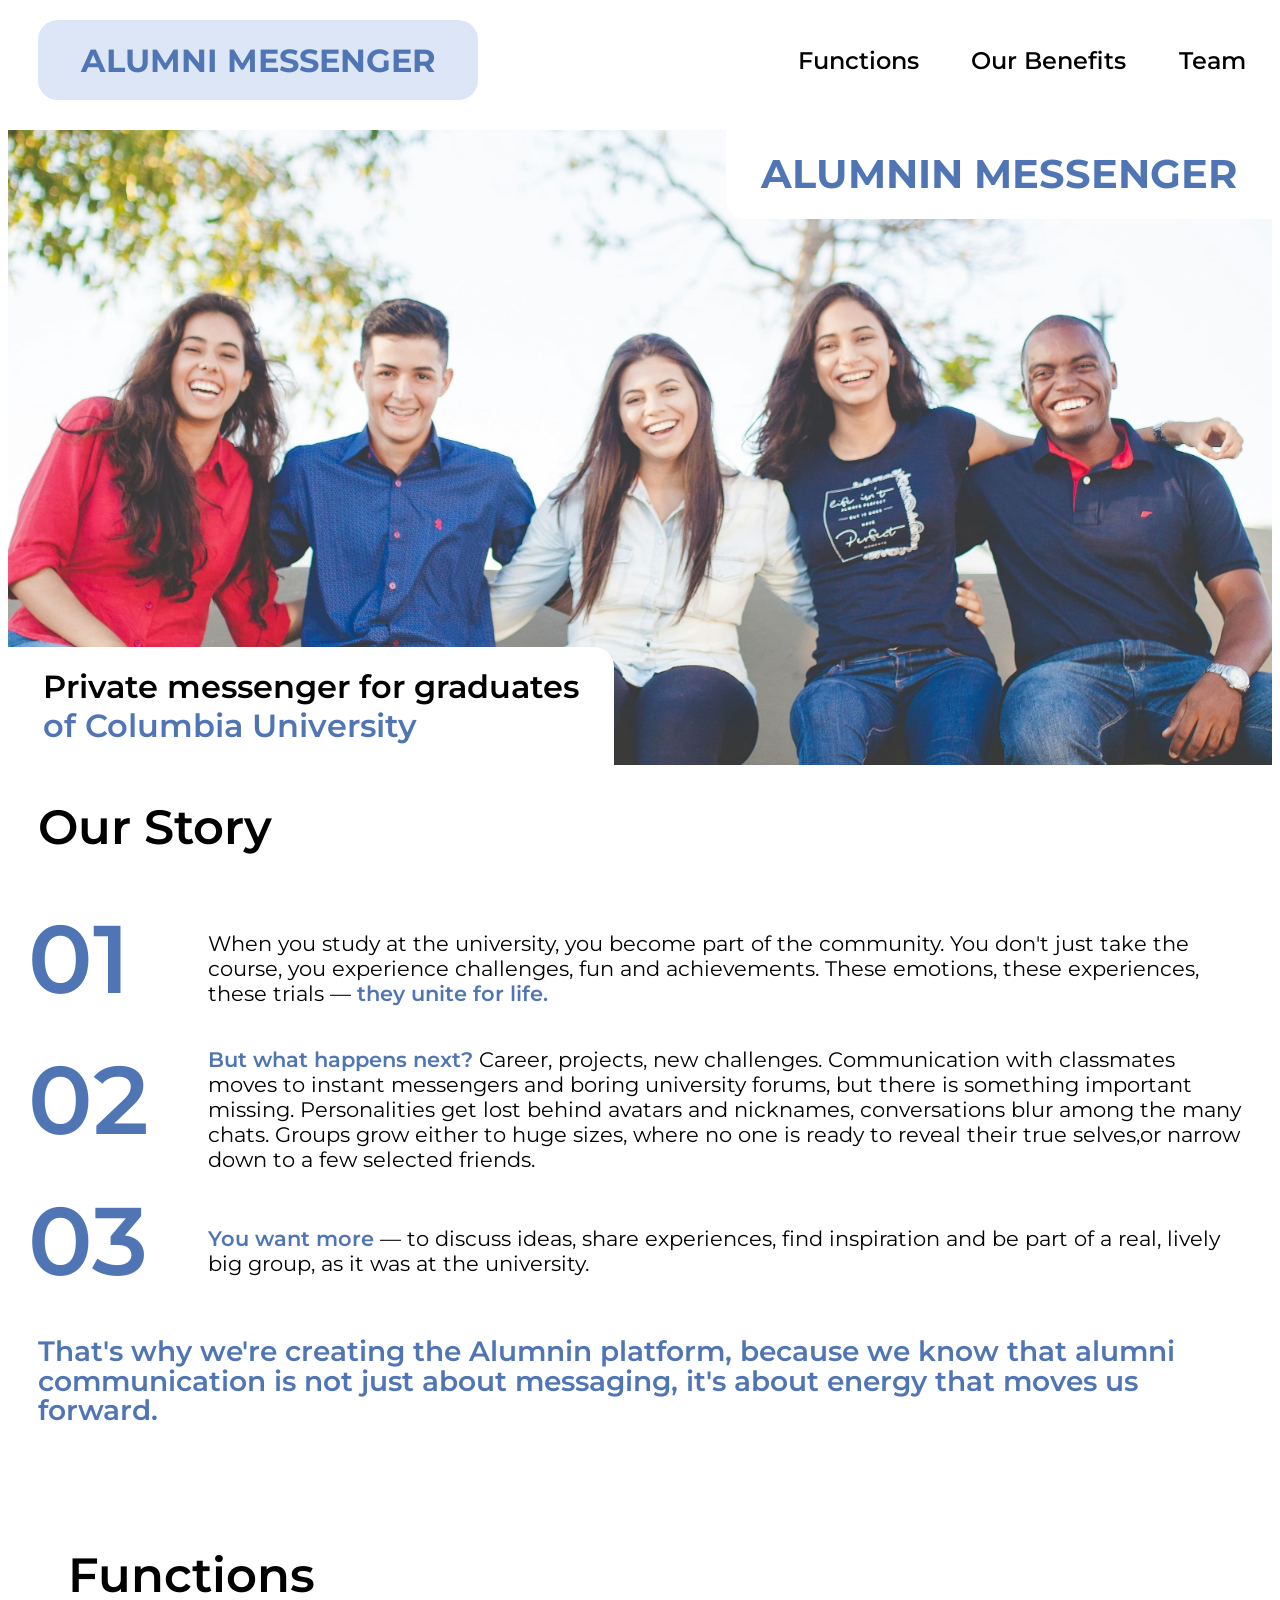
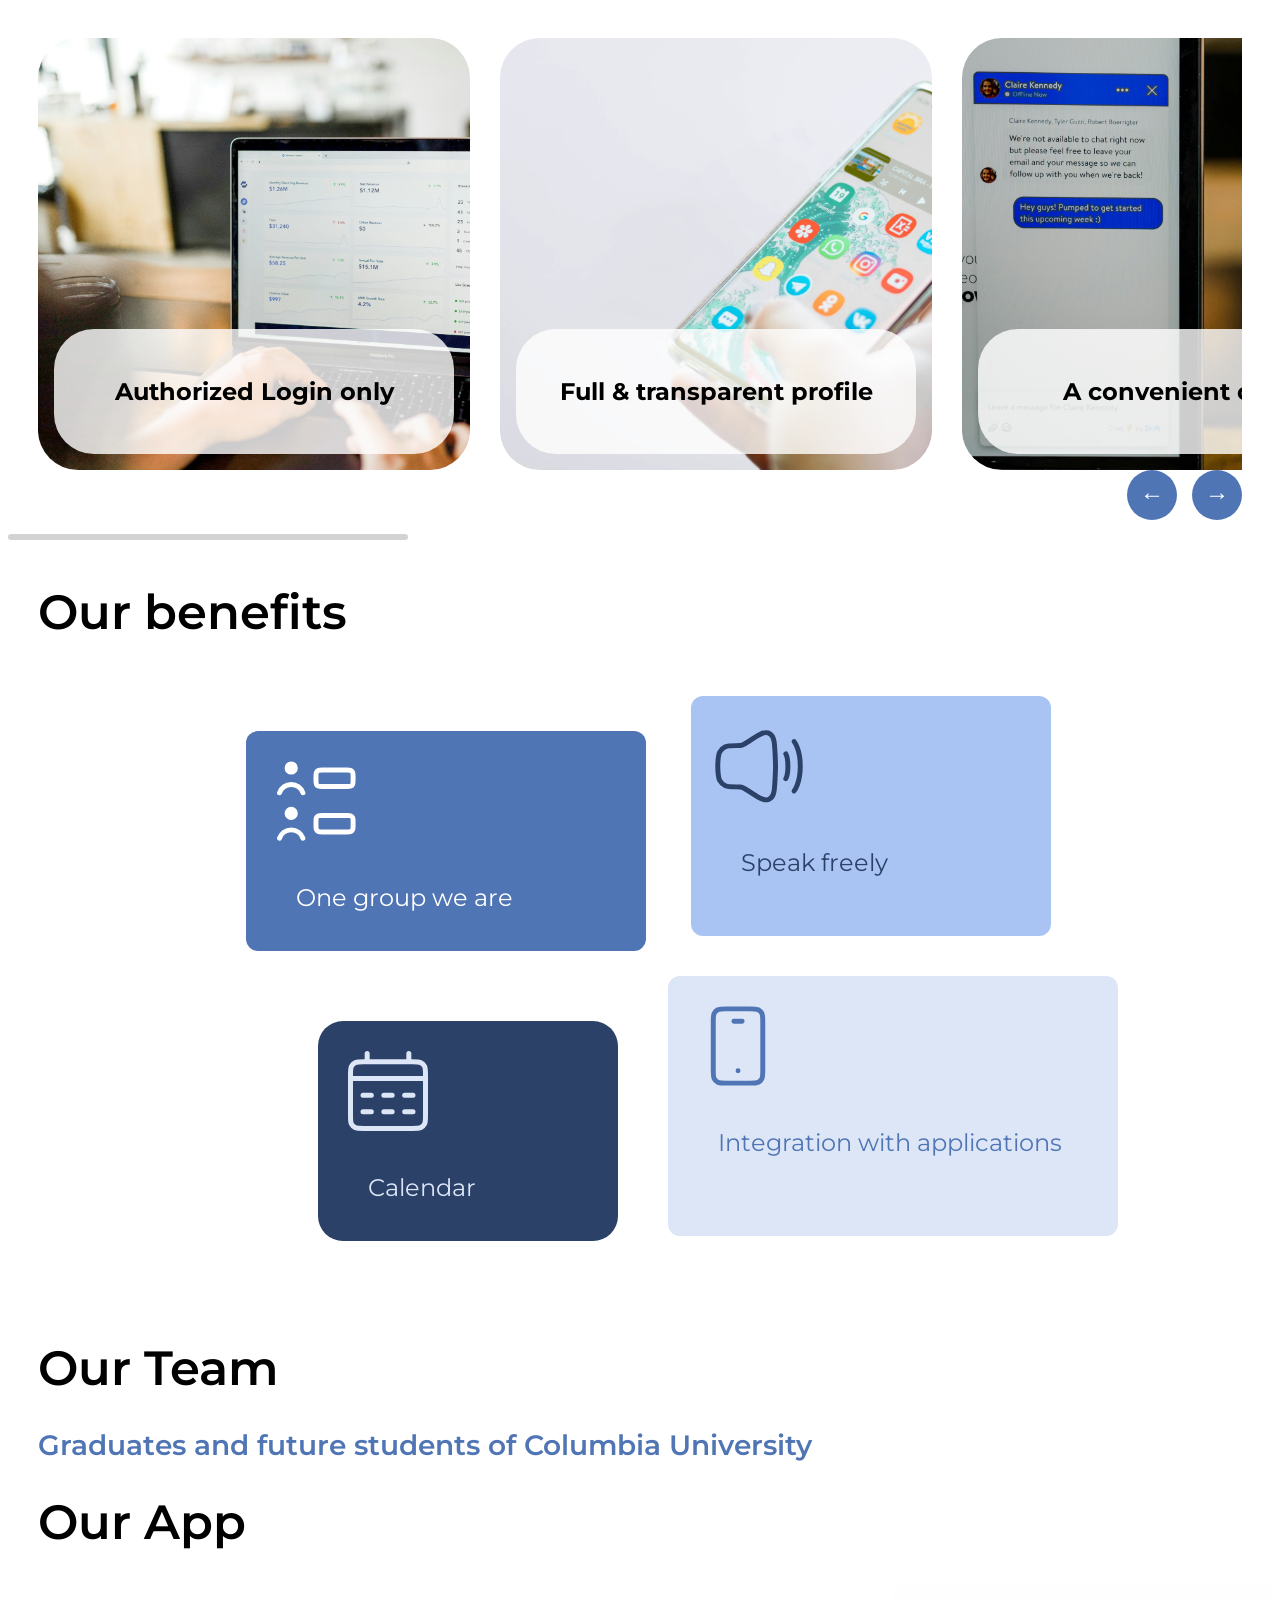
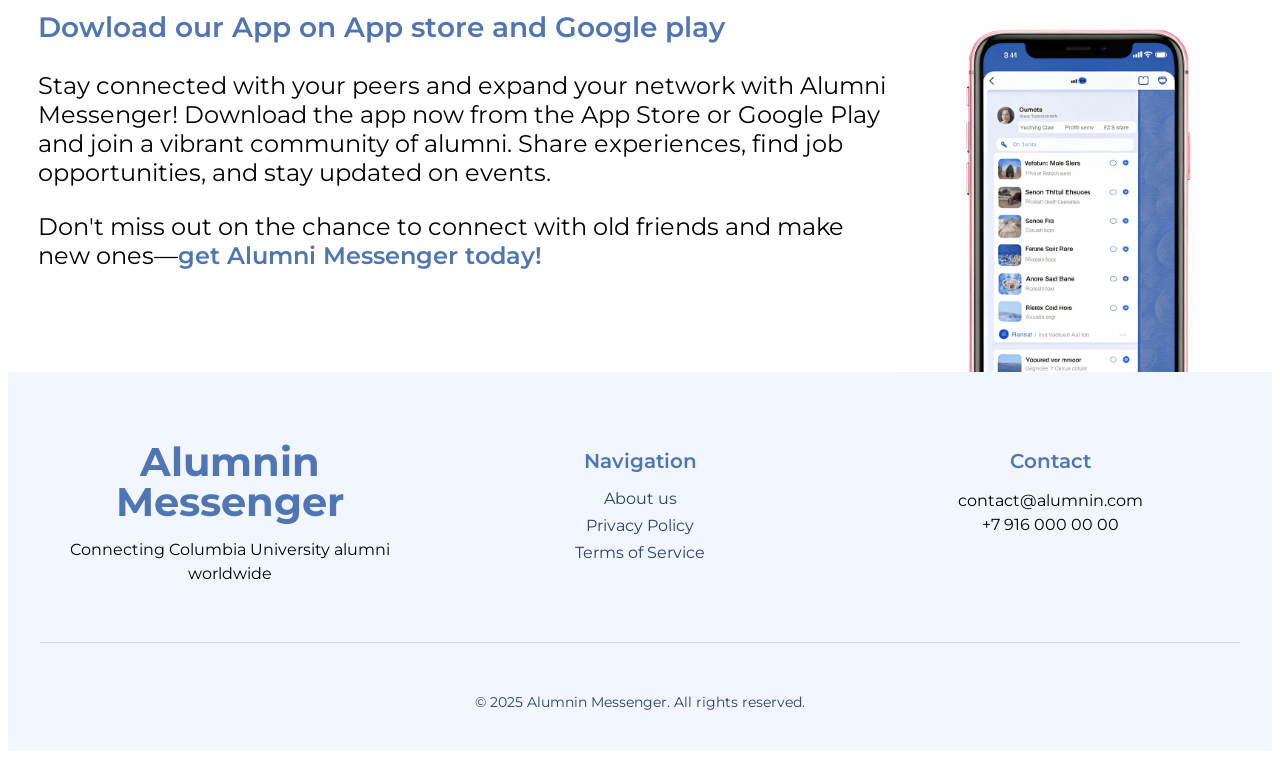
==== public/index.html @ ba55fe00 "Add files via upload" ====
<!DOCTYPE html>
<html lang="en">

<head>
    <meta charset="UTF-8">
    <meta name="viewport" content="width=device-width, initial-scale=1.0">
    <link rel="stylesheet" href="index.css">
    <link rel="stylesheet" href="adaptives.css">
    <title>Alumnin</title>
</head>

<body>
    <header>

        <div id="name">ALUMNI MESSENGER</div>
        <div id="nav">
            <div data-section="functions">Functions</div>
            <div data-section="benefits">Our Benefits</div>
            <div data-section="team">Team</div>
        </div>
        <div id="contactButton">Contact us</div>

    </header>
    <main>

        <div id="greeting">
            <div class="corner-box top-left">
                ALUMNIN MESSENGER
            </div>
            <div class="corner-box bottom-right">
                <div class="bottom-text">Private messenger for graduates<br><span class="focus">of Columbia University</span></div>
                <div class="contact-button">Contact us</div>
            </div>
        </div>

        <div id="story">
            <p class="title">Our Story</p>
            <div class="storyElement">
                <div class="storyNumber">01</div>
                <div class="storyDesc">When you study at the university, you become part of the community. You don't just take the course, you experience challenges, fun and achievements. These emotions, these experiences, these trials — <span class="focus">they unite for life.</span> </div>
            </div>
            <div class="storyElement">
                <div class="storyNumber">02</div>
                <div class="storyDesc"><span class="focus">But what happens next?</span> Career, projects, new challenges. Communication with classmates moves to instant messengers and boring university forums, but there is something important missing. Personalities get lost
                    behind avatars and nicknames, conversations blur among the many chats. Groups grow either to huge sizes, where no one is ready to reveal their true selves,or narrow down to a few selected friends.  </div>
            </div>
            <div class="storyElement">
                <div class="storyNumber">03</div>
                <div class="storyDesc"><span class="focus">You want more</span> — to discuss ideas, share experiences, find inspiration and be part of a real, lively big group, as it was at the university. </div>
            </div>
            <p class='blue'>That's why we're creating the Alumnin platform, because we know that alumni communication is not just about messaging, it's about energy that moves us forward.</p>
        </div>
        <div id="functions">
            <p class="title">Functions</p>
            <div class="slider-container">
                <div class="slider">
                    <div class="slide img1">

                        <div class="expansionPanel">
                            <h3>Authorized Login only</h3>
                            <p>
                                Even if you download the app, access to specific alumni groups and communities can only be authorized by the presidents of the respective clubs and trusted community members. You may have to show your diploma if no one remembered you in class, or come
                                to a face-to-face event.
                            </p>
                            <!-- <button class="more-btn">More <span class="arrow">→</span></button> -->
                        </div>

                    </div>
                    <div class="slide img2">

                        <div class="expansionPanel">
                            <h3>Full & transparent profile</h3>
                            <p>
                                We have no secrets in the group. Unlike all anonymous messengers, after an authorized login to the group, each participant sees information about other participants, like a resume, only cooler. Even if he doesn't know them personally. This will help you
                                find common topics faster and build more meaningful communication.
                            </p>
                            <!-- <button class="more-btn">More <span class="arrow">→</span></button> -->
                        </div>
                    </div>
                    <div class="slide img3">

                        <div class="expansionPanel">
                            <h3>A convenient chat</h3>
                            <p>
                                A convenient chat is everything you need to communicate. Intuitive chat where you can send messages, photos, documents, contacts and more. Everything is thought out here to make it convenient for you to share ideas, experiences and inspiration.
                            </p>
                            <!-- <button class="more-btn">More <span class="arrow">→</span></button> -->
                        </div>
                    </div>
                    <div class="slide img4">

                        <div class="expansionPanel">
                            <h3>Interest groups – Communities
                            </h3>
                            <p>
                                Communicate in the core group of graduates or create thematic groups to share knowledge, discuss ideas, or just chat with like-minded people. Create unique communities that are right for you.
                            </p>
                            <!-- <button class="more-btn">More <span class="arrow">→</span></button> -->
                        </div>
                    </div>


                </div>

                <div class="scroll-indicator">
                    <div class="scroll-progress"></div>
                </div>

                <div class="slider-nav">
                    <button class="nav-arrow prev">←</button>
                    <button class="nav-arrow next">→</button>
                </div>

            </div>
        </div>
        <div id="benefits">
            <p class="title">Our benefits</p>
            <div class="superblock">
                <div id="benefitsBlock">
                    <div class="benefit benefit1">
                        <img src="./img/icon1.svg">
                        <p>One group we are</p>
                        <p class="description">
                            With end-to-end encryption, your personal messages are secured. Only you and the persons you're talking to can read or listen to them, and nobody in between, not even us.

                        </p>
                    </div>
                    <div class="benefit benefit2">
                        <img src="./img/icon2.svg">
                        <p>Speak freely</p>
                        <p class="description">
                            Talk and share in groups. Groups managed by alumni presidents & trusted community members to ensure interesting conversations, news, projects, and also mitigation of conflicts and obstructive behaviors to make it safe place to share.

                        </p>
                    </div>
                    <div class="benefit benefit3">
                        <img src="./img/icon3.svg">
                        <p>Calendar</p>
                        <p class="description">
                            Organize meetings and events for your community, as well as participate in global university events: choose a date, time, and location. All the members of the group will see it in the calendar and will be able to join in to make your communication even
                            more lively and intense.


                        </p>
                    </div>
                    <div class="benefit benefit4">
                        <img src="./img/icon4.svg">
                        <p>Integration with applications</p>
                        <p class="description">
                            Share information from different applications, no restrictions, save your favorite articles and documents, maintain your library and share knowledge.


                        </p>
                    </div>
                </div>
            </div>




        </div>
        <div id="team">
            <p class="title">Our Team</p>
            <p class='blue'>Graduates and future students of Columbia University</p>
        </div>
        <div id='app'>
            <p class="title">Our App</p>
            <div id='appBlock'>
                <div id="'appDesc">
                    <p class='blue'>Dowload our App on App store and Google play</p>
                    <p>Stay connected with your peers and expand your network with Alumni Messenger! Download the app now from the App Store or Google Play and join a vibrant community of alumni. Share experiences, find job opportunities, and stay updated
                        on events.
                    </p>
                    <p>Don't miss out on the chance to connect with old friends and make new ones—<span class='focus'>get Alumni Messenger today!</span></p>
                </div>
                <img src="img/app.png" alt="app" id="appImg">

            </div>
        </div>
        <div id="form">
            <p id="titleForm">Contact us</p>
            <div id="formFlexBox">
                <div class="form-container">
                    <form class="contact-form">
                        <input type="text" class="form-input" placeholder="Name">
                        <input type="email" class="form-input" placeholder="Email">
                        <input id="commentInput" type="text" class="form-input" placeholder="Comment">
                        <button type="submit" class="submit-btn">CONTACT US</button>
                    </form>
                </div>
                <div id="formImage">

                </div>
            </div>

        </div>
    </main>
    <footer>
        <div class="footer-content">
            <div class="footer-section">
                <h4>Alumnin Messenger</h4>
                <p>Connecting Columbia University alumni worldwide</p>
            </div>

            <div class="footer-section">
                <h4>Navigation</h4>
                <ul>
                    <li><a href="#">About us</a></li>
                    <li><a href="#">Privacy Policy</a></li>
                    <li><a href="#">Terms of Service</a></li>
                </ul>
            </div>

            <div class="footer-section">
                <h4>Contact</h4>
                <p>contact@alumnin.com<br>+7 916 000 00 00</p>
            </div>


        </div>
        <div class="copyright">
            © 2025 Alumnin Messenger. All rights reserved.
        </div>
    </footer>
    <div class="mobile-menu">
        <div class="burger">☰</div>
        <div class="mobile-nav">
            <div data-section="functions">Functions</div>
            <div data-section="benefits">Our Benefits</div>
            <div data-section="team">Team</div>
        </div>
    </div>
    <script src="index.js"></script>
</body>

</html>
---- public/index.css ----
/* @font-face {
    font-family: "Montserrat";
    src: local("Montserrat"),
} */
    
    @import url('https://fonts.googleapis.com/css2?family=Montserrat:ital,wght@0,100..900;1,100..900&display=swap');
    #form {
        display: none;
    }
    
    header {
        margin-top: 20px;
        height: 80px;
        display: flex;
        flex-direction: row;
        justify-content: space-between;
        align-items: center;
    }
    
    p {
        font-family: "Montserrat";
        font-weight: 400;
        font-size: 24px;
        line-height: 29.26px;
        margin-left: 30px
    }
    
    #name {
        display: flex;
        justify-content: center;
        align-items: center;
        padding-right: 20px;
        padding-left: 20px;
        margin-left: 30px;
        align-self: stretch;
        width: 400px;
        background-color: #DCE6F7;
        color: #5075B5;
        font-family: "Montserrat";
        font-size: 32px;
        font-weight: 700;
        border-radius: 20px;
    }
    
    #nav {
        width: 500px;
        display: flex;
        flex-direction: row;
        justify-content: space-around;
        align-items: center;
    }
    
    #nav div {
        font-family: "Montserrat";
        font-size: 24px;
        font-weight: 550;
    }
    
    #contactButton {
        display: none !important;
        display: flex;
        justify-content: center;
        align-items: center;
        background-color: #5075B5;
        color: #DCE3F0;
        padding-right: 20px;
        padding-left: 20px;
        align-self: stretch;
        width: 150px;
        border-radius: 35px;
        font-family: "Montserrat";
        font-size: 24px;
        font-weight: 550;
        margin-right: 30px;
    }
    
    #story {
        display: flex;
        flex-direction: column;
        justify-content: flex-start;
        align-items: flex-start;
    }
    
    .title {
        font-family: "Montserrat";
        font-size: 48px;
        font-weight: 600;
        margin-left: 30px;
    }
    
    .storyElement {
        display: flex;
        flex-direction: row;
        align-items: center;
        margin-left: 10px;
    }
    
    .storyNumber {
        padding: 10px;
        font-family: "Montserrat";
        font-size: 96px;
        font-weight: 600;
        color: #5075B5;
        display: flex;
        justify-content: flex-start;
        align-items: center;
        min-width: 140px;
    }
    
    .storyDesc {
        flex-grow: 1;
        font-family: "Montserrat";
        font-size: 21px;
        font-weight: 400;
        margin-left: 30px;
        margin-right: 30px;
        margin-top: 20px;
    }
    
    .focus {
        font-weight: 600;
        color: #5075B5;
    }
    
    .blue {
        font-weight: 600;
        font-family: "Montserrat";
        font-size: 28px;
        color: #5075B5;
        margin-right: 30px;
        margin-left: 30px;
    }
    
    #greeting {
        margin-top: 30px;
        height: 635px;
        background-image: url("./img/main.jpeg");
        background-size: cover;
        background-repeat: no-repeat;
        background-position: center;
    }
    
    #greeting {
        position: relative;
        /* Для абсолютного позиционирования дочерних элементов */
    }
    
    .corner-box {
        position: absolute;
        background: white;
        border-radius: 20px;
        padding: 15px 25px;
        font-family: "Montserrat";
        display: flex;
        align-items: center;
    }
    
    .top-left {
        top: 0;
        right: 0;
        /* Перемещаем в правый верхний угол */
        left: auto;
        /* Отключаем левое позиционирование */
        font-size: 24px;
        font-weight: 600;
        color: #5075B5;
        border-radius: 0 0 0 20px;
        /* Закругляем только левый нижний угол */
        font-family: "Montserrat";
        font-weight: 700;
        font-size: 40px;
        line-height: 48.76px;
        letter-spacing: 0%;
    }
    
    .bottom-right {
        bottom: 0;
        left: 0;
        /* Перемещаем в левый нижний угол */
        right: auto;
        /* Отключаем правое позиционирование */
        flex-direction: column;
        gap: 15px;
        align-items: flex-start;
        border-radius: 0 20px 0 0;
        /* Закругляем только правый верхний угол */
    }
    
    .bottom-text {
        font-family: "Montserrat";
        font-weight: 600;
        font-size: 32px;
        line-height: 39.01px;
        letter-spacing: 0%;
    }
    
    .contact-button {
        display: none;
        background: #5075B5;
        color: white;
        padding: 12px 35px;
        border-radius: 30px;
        font-weight: 600;
        font-size: 16px;
        align-self: stretch;
        /* width: 547; */
        height: 64;
        gap: 20px;
        text-align: center;
        font-family: "Montserrat";
        font-weight: 600;
        font-size: 20px;
        line-height: 24.38px;
        letter-spacing: 0%;
    }
    
    .corner-box {
        padding: 20px 35px;
        /* Увеличиваем внутренние отступы */
        /* box-shadow: 0 0 15px rgba(0, 0, 0, 0.1); */
        /* Добавляем тень для лучшей видимости */
    }
    
    #functions {
        position: relative;
        padding: 60px 30px;
    }
    
    .slider {
        display: flex;
        gap: 30px;
        /* scroll-snap-type: x mandatory; */
        overflow-x: auto;
        padding-bottom: 20px;
        scroll-behavior: smooth;
    }
    
    .slide {
        background-size: cover;
        min-width: 400px;
        height: 400px;
        border-radius: 40px;
        padding: 16px;
        display: flex;
        flex-direction: column;
        justify-content: flex-end;
    }
    
    .img1 {
        background-image: url('./img/function1.jpeg');
    }
    
    .img2 {
        background-image: url('./img/function2.jpeg');
    }
    
    .img3 {
        background-image: url('/img/function3.jpeg');
    }
    
    .img4 {
        background-image: url('./img/function4.jpeg');
    }
    
    .slider-nav {
        position: absolute;
        bottom: 30px;
        right: 30px;
        display: flex;
        gap: 15px;
    }
    
    .expansionPanel {
        /* width: 368px;
    height: 141px; */
        gap: 32px;
        border-radius: 40px;
        padding: 24px;
        background-color: rgba(255, 255, 255, 0.8);
        text-align: center;
    }
    
    .opened {
        height: 353px;
    }
    
    .expansionPanel h3 {
        font-family: "Montserrat";
        font-weight: 700;
        font-size: 24px;
        line-height: 29.26px;
        letter-spacing: 0%;
    }
    
    .expansionPanel p {
        display: none;
        font-family: "Montserrat";
        font-weight: 500;
        font-size: 16px;
        line-height: 19.5px;
        letter-spacing: 0%;
        margin-left: 0px;
        text-align: left;
    }
    
    .expansionPanel p.shown {
        display: block;
    }
    
    .nav-arrow {
        background: #5075B5;
        border: none;
        color: white;
        width: 50px;
        height: 50px;
        border-radius: 50%;
        font-size: 24px;
        cursor: pointer;
        transition: transform 0.3s ease;
    }
    
    .nav-arrow:hover {
        transform: scale(1.1);
    }
    
    .scroll-indicator {
        width: 400px;
        /* Фиксированная ширина */
        height: 6px;
        background-color: #D3D3D3;
        border-radius: 3px;
        position: absolute;
        bottom: 10px;
        left: 0;
        /* Прижимаем к левому краю */
        overflow: hidden;
    }
    
    .scroll-progress {
        height: 100%;
        width: 0%;
        background-color: #5075B5;
        border-radius: 3px;
        transition: width 0.3s ease;
    }
    
    #appBlock {
        display: flex;
        flex-direction: row;
        justify-content: space-between;
    }
    
    #appImg {
        white-space: nowrap;
        width: 379px;
        height: 387px;
    }
    
    .superblock {
        display: flex;
        align-items: center;
        justify-content: center;
        width: 100vw;
    }
    
    #benefitsBlock {
        display: flex;
        flex-wrap: wrap;
        gap: 30px;
        width: 1000px;
        justify-content: center;
        align-items: center;
    }
    
    .benefit {
        background-color: #5075B5;
        color: white;
        border-radius: 12px;
        width: 400px;
        padding: 20px;
        box-sizing: border-box;
        position: relative;
        font-family: "Montserrat";
        font-weight: 500;
        font-size: 32px;
        line-height: 39.01px;
        letter-spacing: 0%;
    }
    
    .benefit img {
        width: 100px;
        height: 100px;
    }
    
    .benefit1 {
        background: rgba(80, 117, 181, 1);
        color: rgba(255, 255, 255, 1);
    }
    
    .benefit2 {
        background: rgba(169, 196, 243, 1);
        color: rgba(43, 65, 104, 1);
    }
    
    .benefit3 {
        background: rgba(43, 65, 104, 1);
        color: rgba(220, 230, 247, 1);
    }
    
    .benefit4 {
        background: rgba(220, 230, 247, 1);
        color: rgba(80, 117, 181, 1);
    }
    /* .benefit h3 {
    margin: 0 0 10px;
    font-size: 20px;
    font-weight: 700;
}

.benefit p {
    font-size: 14px;
} */
    /* В раздел benefits добавить */
    /* Модифицируем существующие стили benefits */
    
    #benefitsBlock {
        position: relative;
        height: 550px;
        width: 1000px;
        /* Фиксированная высота контейнера */
        margin: 40px 0;
    }
    
    .description {
        display: none
    }
    
    .benefit1 {
        width: 400px;
        height: 220px
    }
    /* Benefit 2 - уже и выше + смещение вверх */
    
    .benefit2 {
        width: 360px;
        height: 240px;
        transform: translateY(-25px);
        margin-left: 15px;
    }
    /* Benefit 3 - квадрат + смещение вправо */
    
    .benefit3 {
        width: 300px;
        height: 220px;
        transform: translateX(60px);
        border-radius: 25px !important;
    }
    /* Benefit 4 - крупнее + смещение вверх-вправо */
    
    .benefit4 {
        width: 450px;
        height: 260px;
        transform: translate(80px, -25px);
        z-index: 2;
    }
    
    .benefit.active {
        transform: scale(1.5);
        z-index: 100;
        min-width: 400px;
    }
    
    .benefit.active img {
        display: none
    }
    
    .benefit.active p.description {
        display: block;
    }
    
    p.description {
        font-family: "Montserrat";
        font-weight: 500;
        font-size: 12px;
        line-height: 100%;
        letter-spacing: 0%;
    }
    /* Footer Styles */
    
    footer {
        background: rgba(241, 246, 255, 1);
        padding: 50px 30px 20px;
        /* margin-top: 80px; */
        font-family: "Montserrat";
    }
    
    .footer-content {
        max-width: 1200px;
        margin: 0 auto;
        display: grid;
        grid-template-columns: repeat(auto-fit, minmax(250px, 1fr));
        gap: 30px;
        padding-bottom: 40px;
        border-bottom: 1px solid #d3d3d3;
    }
    
    .footer-section {
        text-align: center;
    }
    
    .footer-section h4 {
        color: #5075B5;
        font-weight: 600;
        font-size: 20px;
        margin-bottom: 15px;
    }
    
    .footer-section p {
        font-size: 16px;
        line-height: 1.5;
        margin-left: 0;
    }
    
    .footer-section ul {
        list-style: none;
        padding: 0;
    }
    
    .footer-section ul li {
        margin-bottom: 8px;
    }
    
    .footer-section a {
        color: #2B4168;
        text-decoration: none;
        transition: color 0.3s ease;
    }
    
    .footer-section a:hover {
        color: #5075B5;
    }
    
    .copyright {
        text-align: center;
        padding: 20px 0;
        color: #2B4168;
        font-size: 14px;
        margin-top: 30px;
    }
    
    .footer-content :first-child h4 {
        font-family: "Montserrat";
        font-weight: 700;
        font-size: 40px;
        line-height: 100%;
        margin-top: 20px;
    }
    
    #form {
        margin-top: 20px;
        background-color: #2B4168;
        height: 613px;
        /* width: 100vw; */
        border-top-left-radius: 60px;
        border-top-right-radius: 60px;
        padding: 20px;
    }
    
    #titleForm {
        font-family: "Montserrat";
        font-weight: 600;
        font-size: 36px;
        line-height: 100%;
        letter-spacing: 0%;
        color: rgba(255, 255, 255, 1);
        margin-left: 50px;
        /* margin-top: 20px; */
    }
    
    .form-container {
        width: 597px;
        height: 409px;
        padding: 40px;
        box-sizing: border-box;
    }
    
    #formFlexBox {
        display: flex;
        flex-direction: row;
        justify-content: space-between;
    }
    
    .contact-form {
        display: flex;
        flex-direction: column;
        height: 100%;
        gap: 25px;
    }
    
    .form-input {
        height: 70px;
        width: 100%;
        padding: 15px 20px;
        border: 1px solid rgba(216, 216, 216, 1);
        border-radius: 40px;
        background: transparent;
        font-size: 16px;
        box-sizing: border-box;
    }
    
    .form-input:focus {
        outline: none;
        border-color: white;
    }
    
    .submit-btn {
        background-color: rgba(220, 230, 247, 1);
        border: none;
        border-radius: 100px;
        padding: 15px;
        font-size: 16px;
        cursor: pointer;
        margin-top: auto;
        transition: background-color 0.3s;
    }
    
    .submit-btn:hover {
        background-color: rgba(200, 215, 240, 1);
    }
    
    #commentInput {
        height: 100px
    }
    
    #formImage {
        background-image: url('./img/form.png');
        background-size: cover;
        background-repeat: no-repeat;
        background-position: center;
        width: 678px;
        height: 403px;
        border-radius: 40px;
    }
    /* Адаптивность */
    /* Адаптив для планшетов и небольших экранов */
    /* 
@media all and (max-width: 1200px) {
    header {
        height: auto;
        padding: 15px 0;
        flex-wrap: wrap;
    }
    #nav {
        width: 60%;
        order: 3;
        margin: 15px auto;
    }
    #contactButton {
        margin: 15px 30px 0 auto;
    }
    .title {
        font-size: 36px !important;
    }
    #greeting {
        height: 500px;
    }
    .slide {
        min-width: 300px;
        height: 300px;
    }
    .benefit {
        font-size: 24px;
        line-height: 1.3;
    }
    .benefit4 {
        width: 380px;
        transform: translate(40px, -25px);
    }
    .footer-content {
        grid-template-columns: repeat(2, 1fr);
    }
}

@media all and (max-width: 992px) {
    #name {
        font-size: 24px;
        margin-left: 15px;
    }
    #nav div,
    #contactButton,
    p {
        font-size: 18px;
    }
    .storyNumber {
        font-size: 64px;
        min-width: 100px;
    }
    .storyDesc {
        font-size: 18px;
    }
    .blue {
        font-size: 22px;
    }
    #appBlock {
        flex-direction: column;
        align-items: center;
        gap: 30px;
    }
    #benefitsBlock {
        width: 90%;
        height: auto;
        flex-direction: column;
    }
    .benefit2,
    .benefit3,
    .benefit4 {
        transform: none !important;
        width: 100% !important;
        margin-left: 0 !important;
    }
    .slider {
        gap: 20px;
    }
    .footer-section h4 {
        font-size: 24px !important;
    }
}

@media all and (max-width: 768px) {
    header {
        justify-content: center;
    }
    #nav {
        width: 80%;
        justify-content: space-between;
        gap: 15px;
    }
    .corner-box {
        padding: 15px 20px !important;
    }
    .top-left {
        font-size: 28px !important;
    }
    .bottom-text {
        font-size: 24px !important;
    }
    .expansionPanel h3 {
        font-size: 18px !important;
    }
    .footer-content {
        grid-template-columns: 1fr;
    }
} */
    
    .mobile-menu {
        display: none;
        position: fixed;
        top: 15px;
        right: 15px;
        z-index: 1000;
    }
    
    .burger {
        font-size: 32px;
        cursor: pointer;
        color: #5075B5;
        background: white;
        padding: 5px 15px;
        border-radius: 5px;
    }
    
    .mobile-nav {
        display: none;
        position: absolute;
        right: 0;
        top: 100%;
        background: white;
        padding: 15px;
        border-radius: 10px;
        box-shadow: 0 2px 10px rgba(0, 0, 0, 0.1);
    }
    
    .mobile-nav div {
        padding: 10px;
        white-space: nowrap;
        font-family: 'Montserrat';
    }
    
    @media all and (max-width: 500px) {
        .mobile-menu {
            display: block;
        }
        .mobile-nav.active {
            display: block;
        }
    }
---- public/adaptives.css ----
@media all and (max-width: 1123px) {
    #name {
        width: 280px;
        font-size: 22px;
    }
    #nav {
        width: 400px;
    }
    #nav div {
        font-size: 18px;
    }
    #contactButton {
        font-size: 18px;
        width: 100px;
    }
}

@media all and (max-width: 1000px) {
    .title {
        font-size: 36px;
    }
    .storyNumber {
        font-size: 64px;
        min-width: 80px;
    }
    #name {
        width: 230px;
        font-size: 20px;
    }
    #nav {
        width: 350px;
    }
    #nav div {
        font-size: 16px;
    }
    #contactButton {
        font-size: 16px;
        width: 90px;
    }
    #benefitsBlock {
        width: 800px;
    }
    .benefit1 {
        width: 300px;
        height: 200px
    }
    /* Benefit 2 - уже и выше + смещение вверх */
    .benefit2 {
        width: 280px;
        height: 220px;
        transform: translateY(-25px);
        margin-left: 15px;
    }
    /* Benefit 3 - квадрат + смещение вправо */
    .benefit3 {
        width: 250px;
        height: 190px;
        transform: translateX(60px);
        border-radius: 25px !important;
    }
    /* Benefit 4 - крупнее + смещение вверх-вправо */
    .benefit4 {
        width: 350px;
        height: 230px;
        transform: translate(80px, -25px);
        z-index: 2;
    }
    .benefit img {
        width: 80px;
        height: 80px;
    }
}

@media all and (max-width: 830px) {
    .top-left {
        font-size: 24px;
    }
    .bottom-right {
        width: 370px;
    }
    .bottom-text {
        font-size: 22px;
    }
    .slide {
        height: 300px;
        min-width: 300px;
    }
    .expansionPanel h3 {
        font-size: 18px;
    }
    header {
        height: 60px;
    }
    #name {
        width: 200px;
        font-size: 18px;
    }
    #nav {
        width: 300px;
    }
    #nav div {
        font-size: 14px;
    }
    #contactButton {
        font-size: 14px;
        width: 80px;
    }
    #benefitsBlock {
        width: 500px;
        height: 400px;
    }
    .benefit1 {
        width: 200px;
        height: 150px
    }
    /* Benefit 2 - уже и выше + смещение вверх */
    .benefit2 {
        width: 220px;
        height: 180px;
        transform: translateY(-25px);
        margin-left: 15px;
    }
    /* Benefit 3 - квадрат + смещение вправо */
    .benefit3 {
        width: 190px;
        height: 160px;
        transform: translateX(-10px);
        border-radius: 25px !important;
    }
    /* Benefit 4 - крупнее + смещение вверх-вправо */
    .benefit4 {
        width: 250px;
        height: 200px;
        transform: translate(40px, -10px);
        z-index: 2;
    }
    .benefit img {
        width: 50px;
        height: 50px;
    }
    .benefit p {
        font-size: 18px;
        margin-left: 10px;
        margin-top: 10px;
    }
}

@media all and (max-width: 730px) {
    header {
        height: 60px;
    }
    #name {
        width: 120px;
        font-size: 18px;
    }
    #nav {
        width: 250px;
    }
    #nav div {
        font-size: 14px;
    }
    #contactButton {
        text-align: center;
        font-size: 14px;
        width: 60px;
        border-radius: 25px;
    }
}

@media all and (max-width: 590px) {
    header {
        height: 60px;
    }
    #name {
        width: 90px;
        font-size: 14px;
    }
    #nav {
        width: 200px;
    }
    #nav div {
        font-size: 10px;
    }
    #contactButton {
        text-align: center;
        font-size: 10px;
        width: 40px;
    }
}

@media all and (max-width: 500px) {
    header {
        flex-direction: column;
        height: auto;
        padding: 15px 0;
    }
    #nav,
    #contactButton {
        display: none !important;
    }
    #name {
        display: none;
        margin: 0 0 15px 0 !important;
        width: 100% !important;
        text-align: center;
        border-radius: 0 !important;
    }
    .storyElement {
        flex-direction: column;
        align-items: flex-start !important;
    }
    .benefit3 {
        border-radius: 12px !important;
    }
    .slide {
        /* min-width: 100% !important; */
        height: 300px !important;
        margin: 0 10px;
    }
    #benefitsBlock {
        width: 100% !important;
        height: auto !important;
        flex-direction: column;
        padding: 0 20px;
    }
    .benefit {
        width: 100% !important;
        height: auto !important;
        transform: none !important;
        margin: 0 !important;
    }
    #benefits .title {
        margin-bottom: 0 !important;
    }
    #appBlock {
        flex-direction: column;
        padding: 0;
    }
    #formFlexBox {
        flex-direction: column;
    }
    .form-container,
    #formImage {
        width: 100% !important;
    }
    .footer-content {
        grid-template-columns: 1fr;
    }
    .corner-box {
        padding: 15px !important;
        width: 100% !important;
        box-sizing: border-box;
    }
    .top-left {
        border-radius: 0 !important;
        position: relative !important;
        margin-top: 20px;
    }
    .bottom-right {
        position: relative !important;
        margin-bottom: 20px;
    }
    .slide {
        width: 100vw;
    }
}
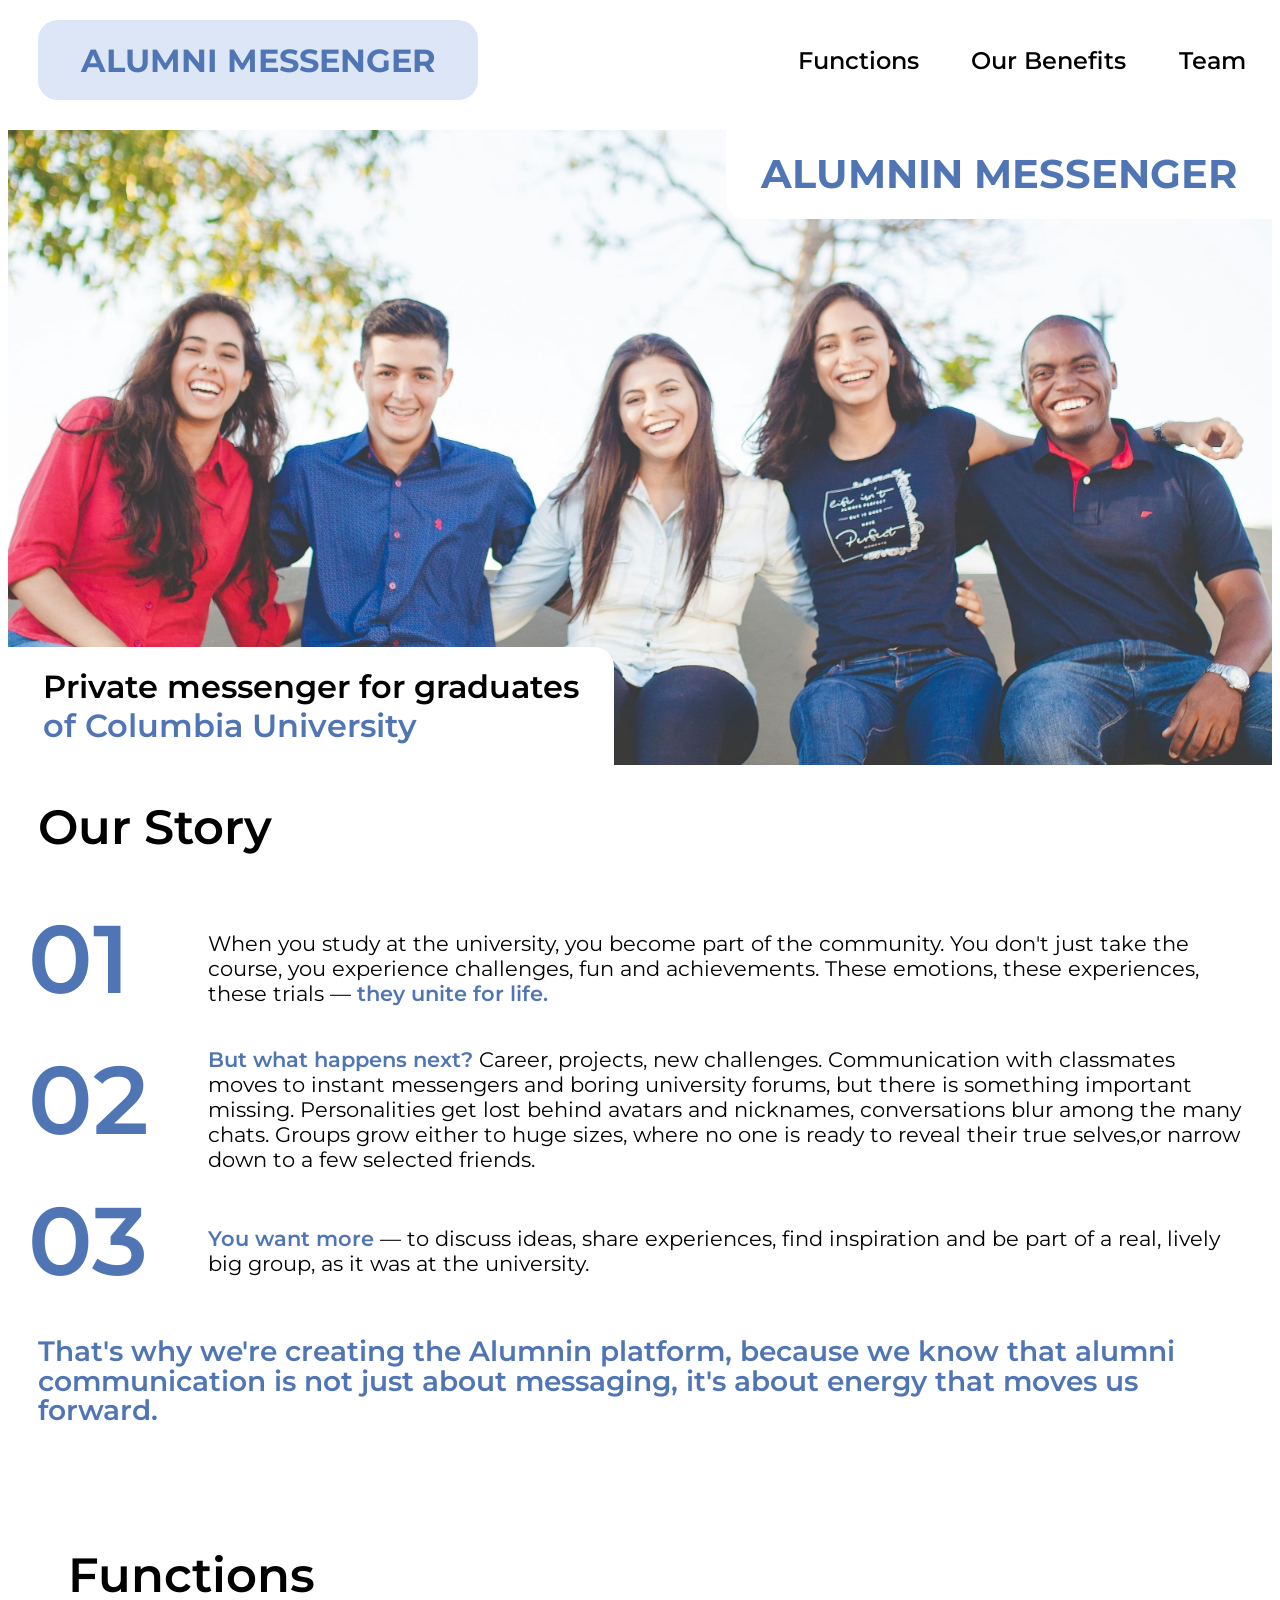
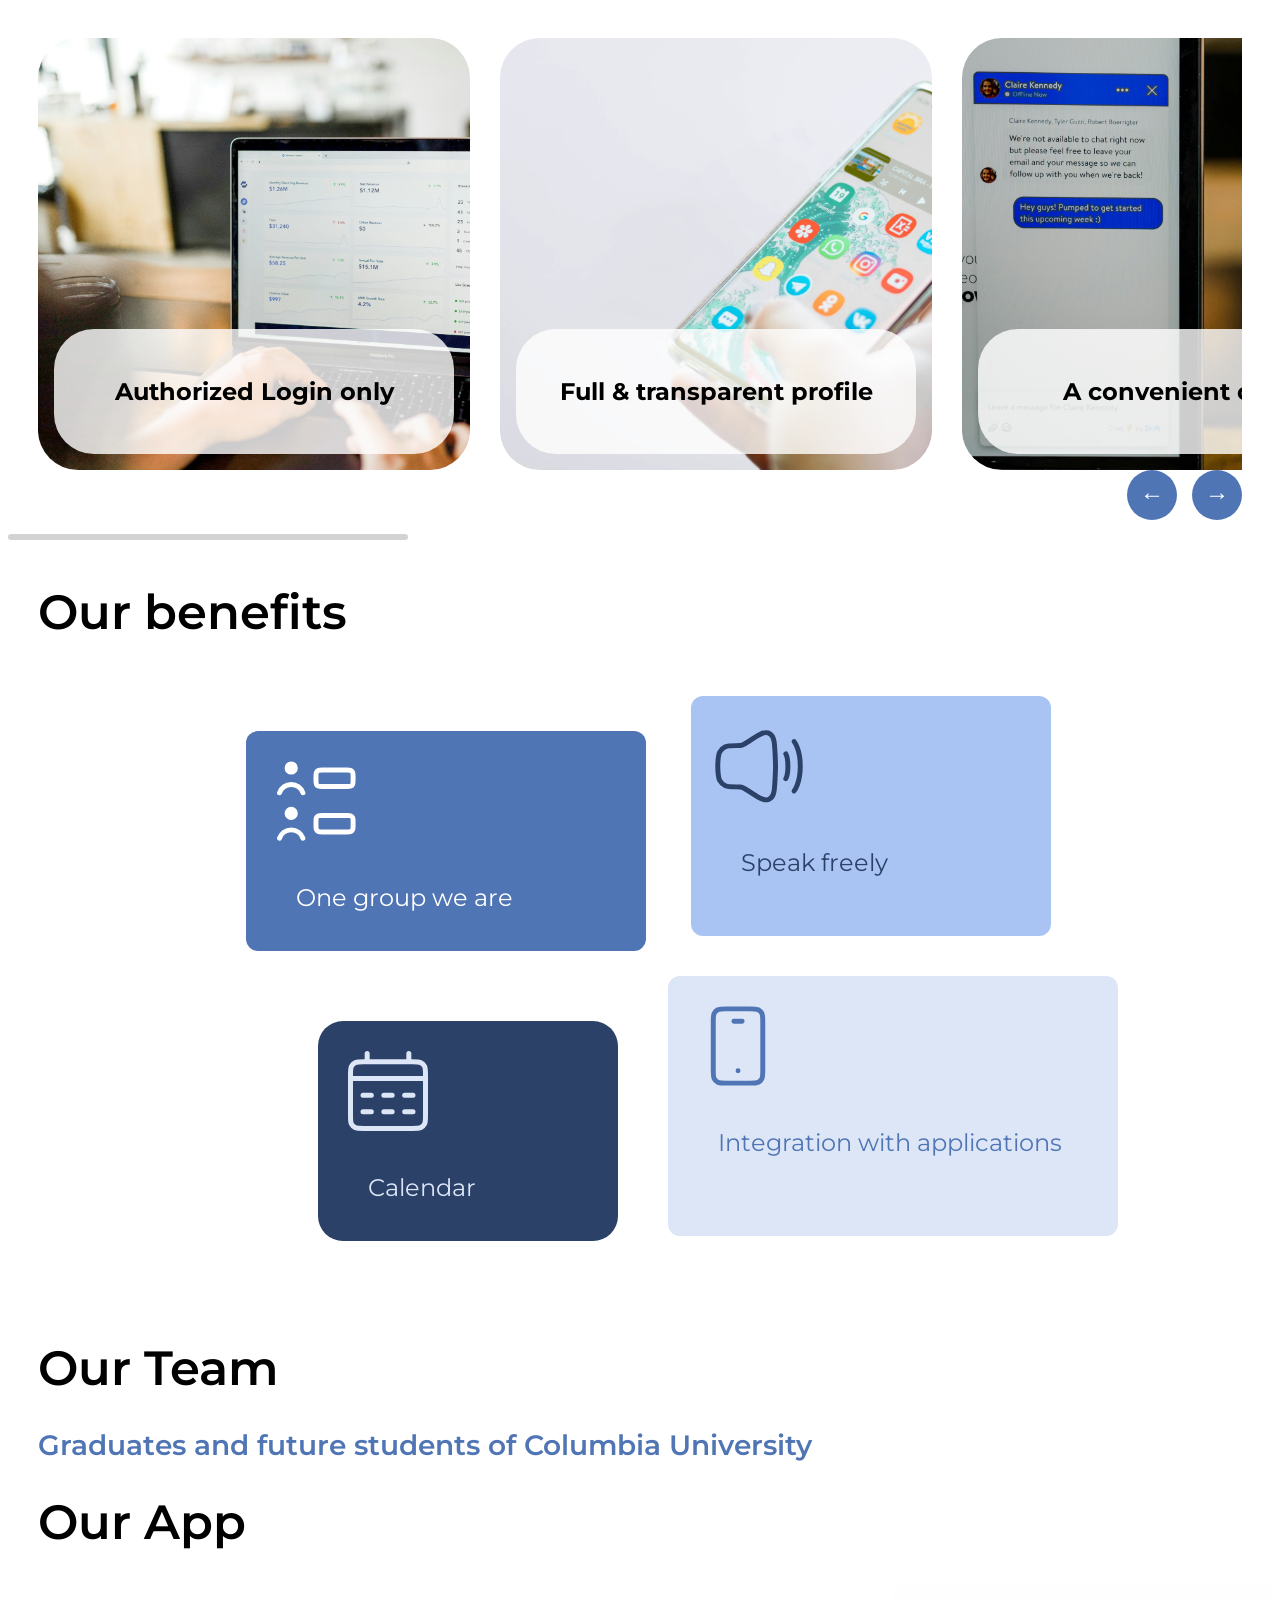
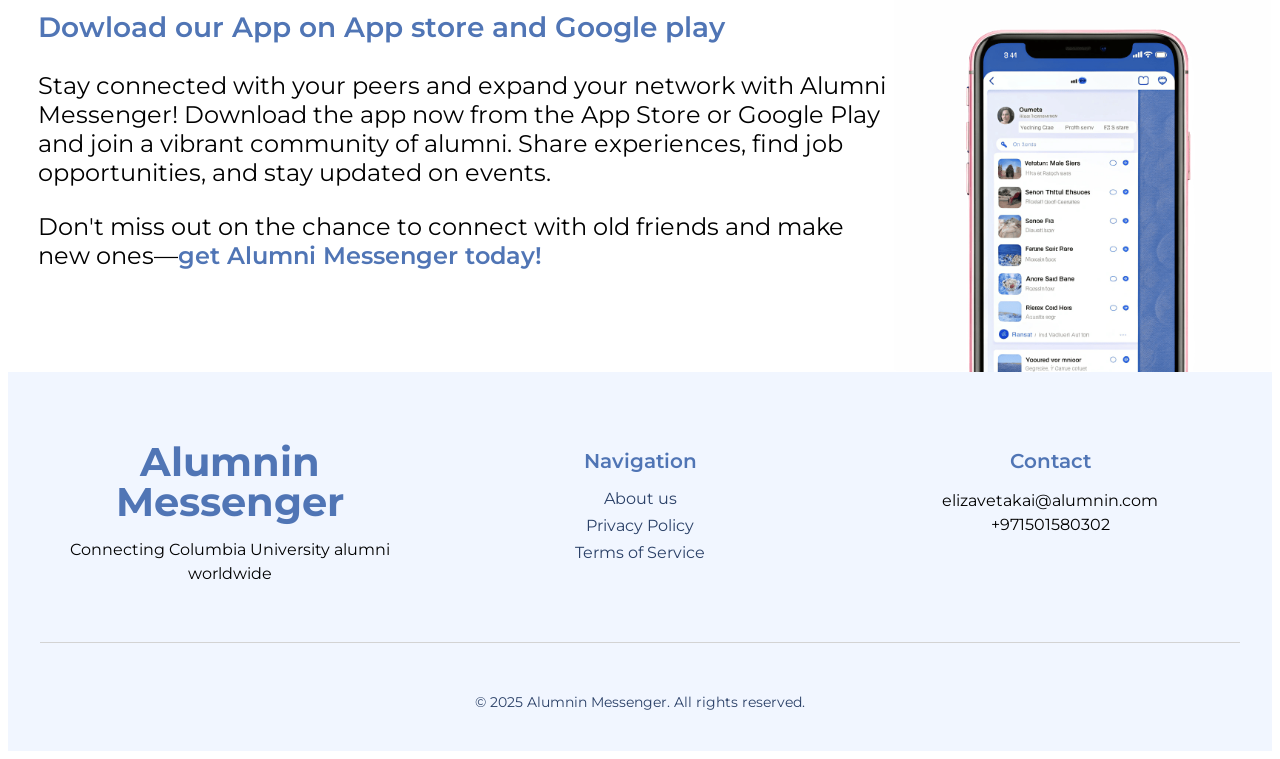
==== commit 013962fb: "Update index.html" ====
--- a/public/index.html
+++ b/public/index.html
@@ -213,7 +213,7 @@
 
             <div class="footer-section">
                 <h4>Contact</h4>
-                <p>contact@alumnin.com<br>+7 916 000 00 00</p>
+                <p>elizavetakai@alumnin.com<br>+971501580302</p>
             </div>
 
 
@@ -233,4 +233,4 @@
     <script src="index.js"></script>
 </body>
 
-</html>+</html>
